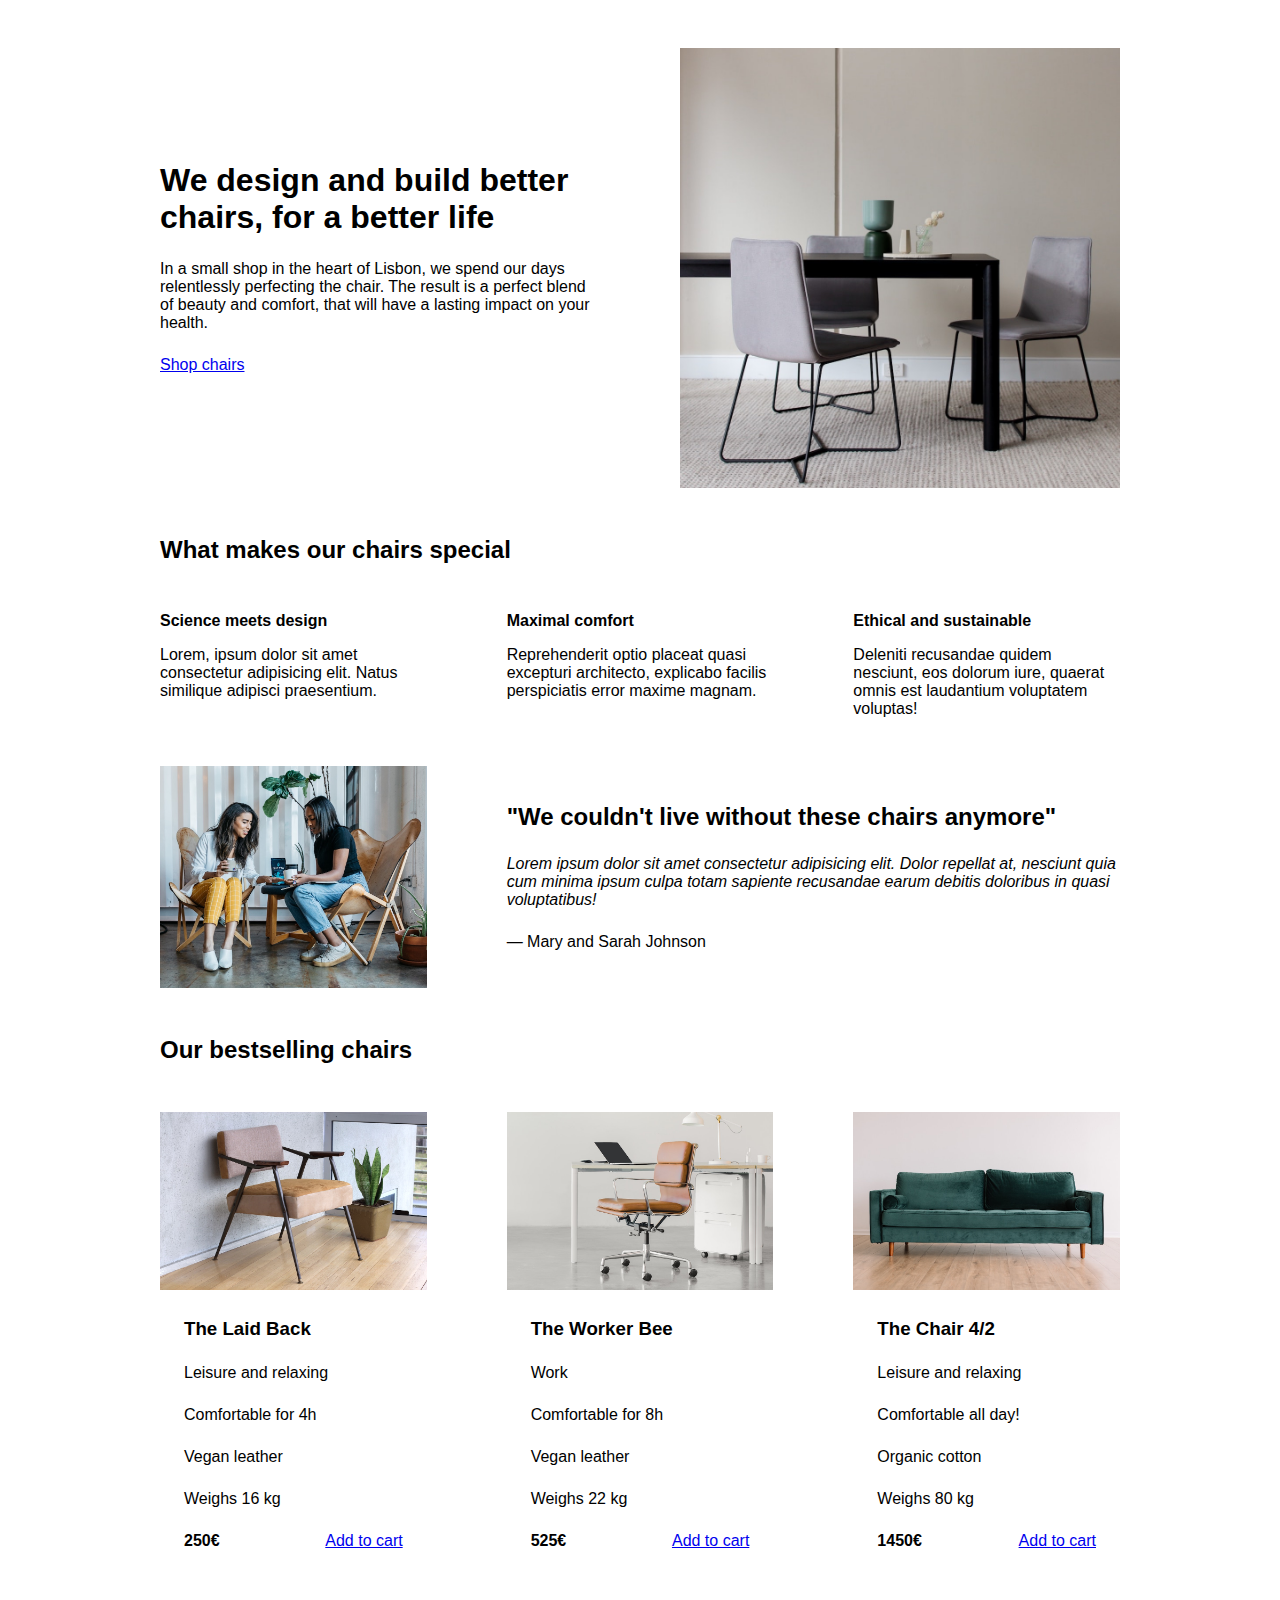
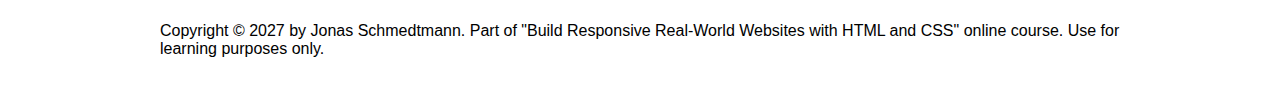
==== index.html @ 1a610a17 "first commit" ====
<!DOCTYPE html>
<html lang="en">
  <head>
    <meta charset="UTF-8" />
    <meta http-equiv="X-UA-Compatible" content="IE=edge" />
    <meta name="viewport" content="width=device-width, initial-scale=1.0" />

    <link rel="stylesheet" href="style.css" />
    <title>Lisbon Chair Shop</title>
  </head>
  <body>
    <div class="container">
      <header>
        <div class="header-text-box">
          <h1>We design and build better chairs, for a better life</h1>
          <p class="header-text">
            In a small shop in the heart of Lisbon, we spend our days
            relentlessly perfecting the chair. The result is a perfect blend of
            beauty and comfort, that will have a lasting impact on your health.
          </p>
          <a class="btn btn--big" href="#">Shop chairs</a>
        </div>
        <img src="hero.jpg" alt="Photo" />
      </header>

      <section>
        <h2>What makes our chairs special</h2>
        <div class="grid-3-cols">
          <div>
            <p class="features-title"><strong>Science meets design</strong></p>
            <p class="features-text">
              Lorem, ipsum dolor sit amet consectetur adipisicing elit. Natus
              similique adipisci praesentium.
            </p>
          </div>

          <div>
            <p class="features-title">
              <strong>Maximal comfort</strong>
            </p>
            <p class="features-text">
              Reprehenderit optio placeat quasi excepturi architecto, explicabo
              facilis perspiciatis error maxime magnam.
            </p>
          </div>

          <div>
            <p class="features-title">
              <strong>Ethical and sustainable</strong>
            </p>
            <p class="features-text">
              Deleniti recusandae quidem nesciunt, eos dolorum iure, quaerat
              omnis est laudantium voluptatem voluptas!
            </p>
          </div>
        </div>
      </section>

      <section class="testimonial-section">
        <div class="grid-3-cols">
          <img src="customers.jpg" alt="People sitting on chairs" />
          <div class="testimonial-box">
            <h2>"We couldn't live without these chairs anymore"</h2>
            <blockquote class="testimonial-text">
              Lorem ipsum dolor sit amet consectetur adipisicing elit. Dolor
              repellat at, nesciunt quia cum minima ipsum culpa totam sapiente
              recusandae earum debitis doloribus in quasi voluptatibus!
            </blockquote>
            <p class="testimonial-author">&mdash; Mary and Sarah Johnson</p>
          </div>
        </div>
      </section>

      <section>
        <h2>Our bestselling chairs</h2>
        <div class="grid-3-cols">
          <figure class="chair">
            <img src="chair-1.jpg" alt="Chair" />
            <div class="chair-box">
              <h3>The Laid Back</h3>
              <ul class="chair-details">
                <li>
                  <!-- Span is a generic INLINE text element, it doesn't have any meaning. It's like a div element, but inline -->
                  <span>Leisure and relaxing</span>
                </li>
                <li>
                  <span>Comfortable for 4h</span>
                </li>
                <li>
                  <span>Vegan leather</span>
                </li>
                <li>
                  <span>Weighs 16 kg</span>
                </li>
              </ul>
              <div class="chair-price">
                <strong>250€</strong>
                <a href="#" class="btn btn--small">Add to cart</a>
              </div>
            </div>
          </figure>

          <figure class="chair">
            <img src="chair-2.jpg" alt="Chair" />
            <div class="chair-box">
              <h3>The Worker Bee</h3>
              <ul class="chair-details">
                <li>
                  <span>Work</span>
                </li>
                <li>
                  <span>Comfortable for 8h</span>
                </li>
                <li>
                  <span>Vegan leather</span>
                </li>
                <li>
                  <span>Weighs 22 kg</span>
                </li>
              </ul>
              <div class="chair-price">
                <strong>525€</strong>
                <a href="#" class="btn btn--small">Add to cart</a>
              </div>
            </div>
          </figure>

          <figure class="chair">
            <img src="chair-3.jpg" alt="Chair" />
            <div class="chair-box">
              <h3>The Chair 4/2</h3>
              <ul class="chair-details">
                <li>
                  <span>Leisure and relaxing</span>
                </li>
                <li>
                  <span>Comfortable all day!</span>
                </li>
                <li>
                  <span>Organic cotton</span>
                </li>
                <li>
                  <span>Weighs 80 kg</span>
                </li>
              </ul>
              <div class="chair-price">
                <strong>1450€</strong>
                <a href="#" class="btn btn--small">Add to cart</a>
              </div>
            </div>
          </figure>
        </div>
      </section>

      <footer>
        Copyright &copy; 2027 by Jonas Schmedtmann. Part of "Build Responsive
        Real-World Websites with HTML and CSS" online course. Use for learning
        purposes only.
      </footer>
    </div>
  </body>
</html>
---- style.css ----
/*
SPACING SYSTEM (px)
2 / 4 / 8 / 12 / 16 / 24 / 32 / 48 / 64 / 80 / 96 / 128

FONT SIZE SYSTEM (px)
10 / 12 / 14 / 16 / 18 / 20 / 24 / 30 / 36 / 44 / 52 / 62 / 74 / 86 / 98
*/

* {
  margin: 0;
  padding: 0;
  box-sizing: border-box;
}

/* ------------------------ */
/* GENERAL STYLES */
/* ------------------------ */
body {
  font-family: sans-serif;
}

.container {
  width: 960px;
  margin: 0 auto;
}

header,
section {
  margin-bottom: 48px;
}

h2 {
  margin-bottom: 48px;
}

.grid-3-cols {
  display: grid;
  grid-template-columns: repeat(3, 1fr);
  column-gap: 80px;
}

/* ------------------------ */
/* COMPONENT STYLES */
/* ------------------------ */

/* HEADER */
header {
  display: grid;
  grid-template-columns: repeat(2, 1fr);
  column-gap: 80px;
  margin-top: 48px;
}

.header-text-box {
  align-self: center;
}

h1 {
  margin-bottom: 24px;
}

.header-text {
  margin-bottom: 24px;
}

img {
  width: 100%;
}

/* FEATURES */
.features-icon {
}

.features-title {
  margin-bottom: 16px;
}

.features-text {
}

/* TESTIMONIAL */
.testimonial-section {
}

.testimonial-box {
  grid-column: 2 / -1;
  align-self: center;
}

.testimonial-box h2 {
  margin-bottom: 24px;
}

.testimonial-text {
  font-style: italic;
  margin-bottom: 24px;
}

/* CHAIRS */
.chair-box {
  padding: 24px;
}

h3 {
  margin-bottom: 24px;
}

.chair-details {
  list-style: none;
  margin-bottom: 24px;
}

.chair-details li {
  display: flex;
  align-items: center;
  gap: 12px;
  margin-bottom: 24px;
}

.chair-details li:last-child {
  margin-bottom: 0;
}

.chair-icon {
}

.chair-price {
  display: flex;
  justify-content: space-between;
}

footer {
  margin-bottom: 48px;
}
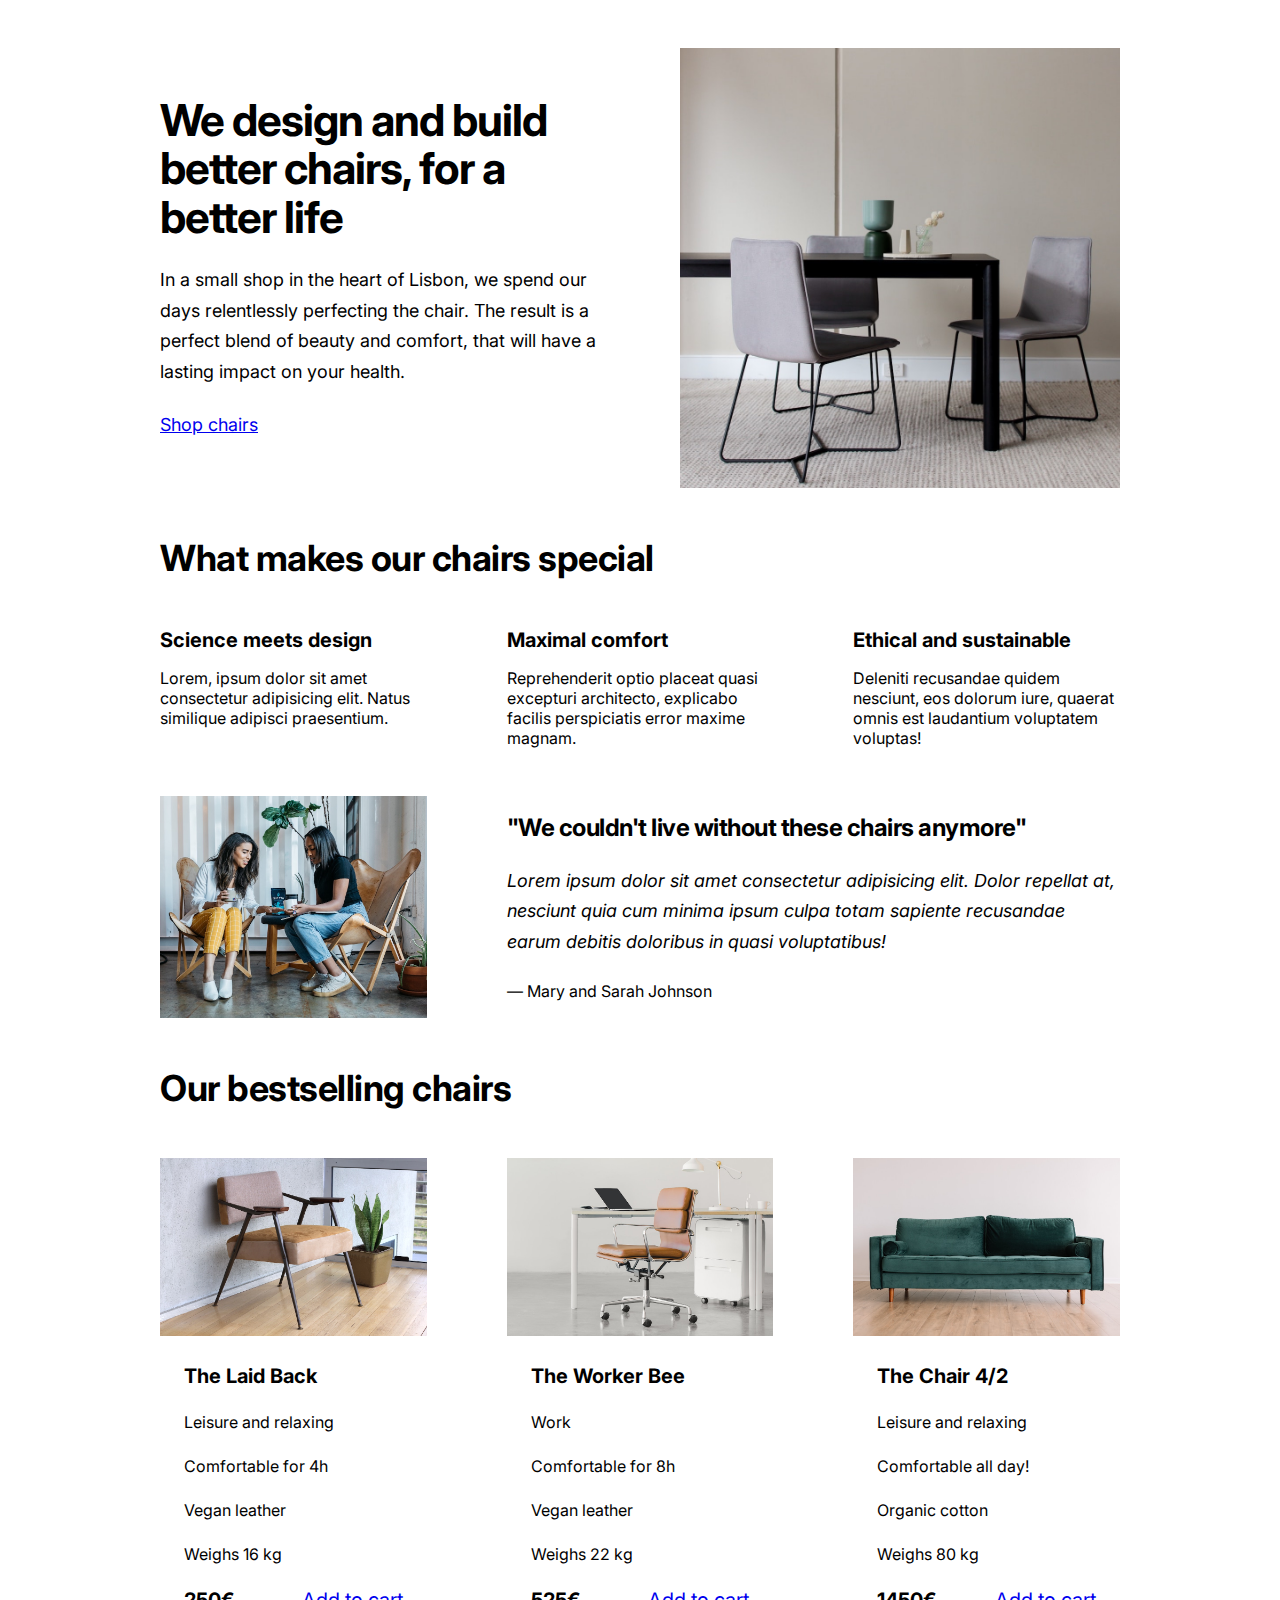
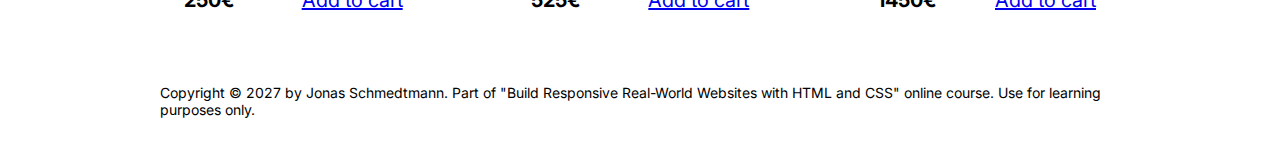
==== commit 6ac81f95: "v1" ====
--- a/index.html
+++ b/index.html
@@ -4,7 +4,9 @@
     <meta charset="UTF-8" />
     <meta http-equiv="X-UA-Compatible" content="IE=edge" />
     <meta name="viewport" content="width=device-width, initial-scale=1.0" />
-
+    <link rel="preconnect" href="https://fonts.googleapis.com">
+    <link rel="preconnect" href="https://fonts.gstatic.com" crossorigin>
+    <link href="https://fonts.googleapis.com/css2?family=Inter:ital,opsz,wght@0,14..32,100..900;1,14..32,100..900&display=swap" rel="stylesheet">
     <link rel="stylesheet" href="style.css" />
     <title>Lisbon Chair Shop</title>
   </head>
--- a/style.css
+++ b/style.css
@@ -16,7 +16,7 @@
 /* GENERAL STYLES */
 /* ------------------------ */
 body {
-  font-family: sans-serif;
+  font-family: "Inter", sans-serif;
 }
 
 .container {
@@ -31,6 +31,8 @@
 
 h2 {
   margin-bottom: 48px;
+  font-size: 36px;
+  letter-spacing: -0.5px;
 }
 
 .grid-3-cols {
@@ -52,15 +54,23 @@
 }
 
 .header-text-box {
+  /* / 16 / 18 / 20 / */
   align-self: center;
+  font-size: 18px;
+  line-height: 1.6;
 }
 
 h1 {
   margin-bottom: 24px;
+  font-size: 44px;
+  line-height: 1.1;
+  letter-spacing: -1px;
 }
 
 .header-text {
   margin-bottom: 24px;
+  font-size: 18px;
+  line-height: 1.7;
 }
 
 img {
@@ -73,8 +83,8 @@
 
 .features-title {
   margin-bottom: 16px;
+  font-size: 20px;
 }
-
 .features-text {
 }
 
@@ -89,11 +99,14 @@
 
 .testimonial-box h2 {
   margin-bottom: 24px;
+  font-size: 24px;
 }
 
 .testimonial-text {
   font-style: italic;
   margin-bottom: 24px;
+  font-size: 18px;
+  line-height: 1.7;
 }
 
 /* CHAIRS */
@@ -103,6 +116,7 @@
 
 h3 {
   margin-bottom: 24px;
+  font-size: 20px;
 }
 
 .chair-details {
@@ -127,8 +141,10 @@
 .chair-price {
   display: flex;
   justify-content: space-between;
+  font-size: 20px;
 }
 
 footer {
   margin-bottom: 48px;
+  font-size: 14px;
 }
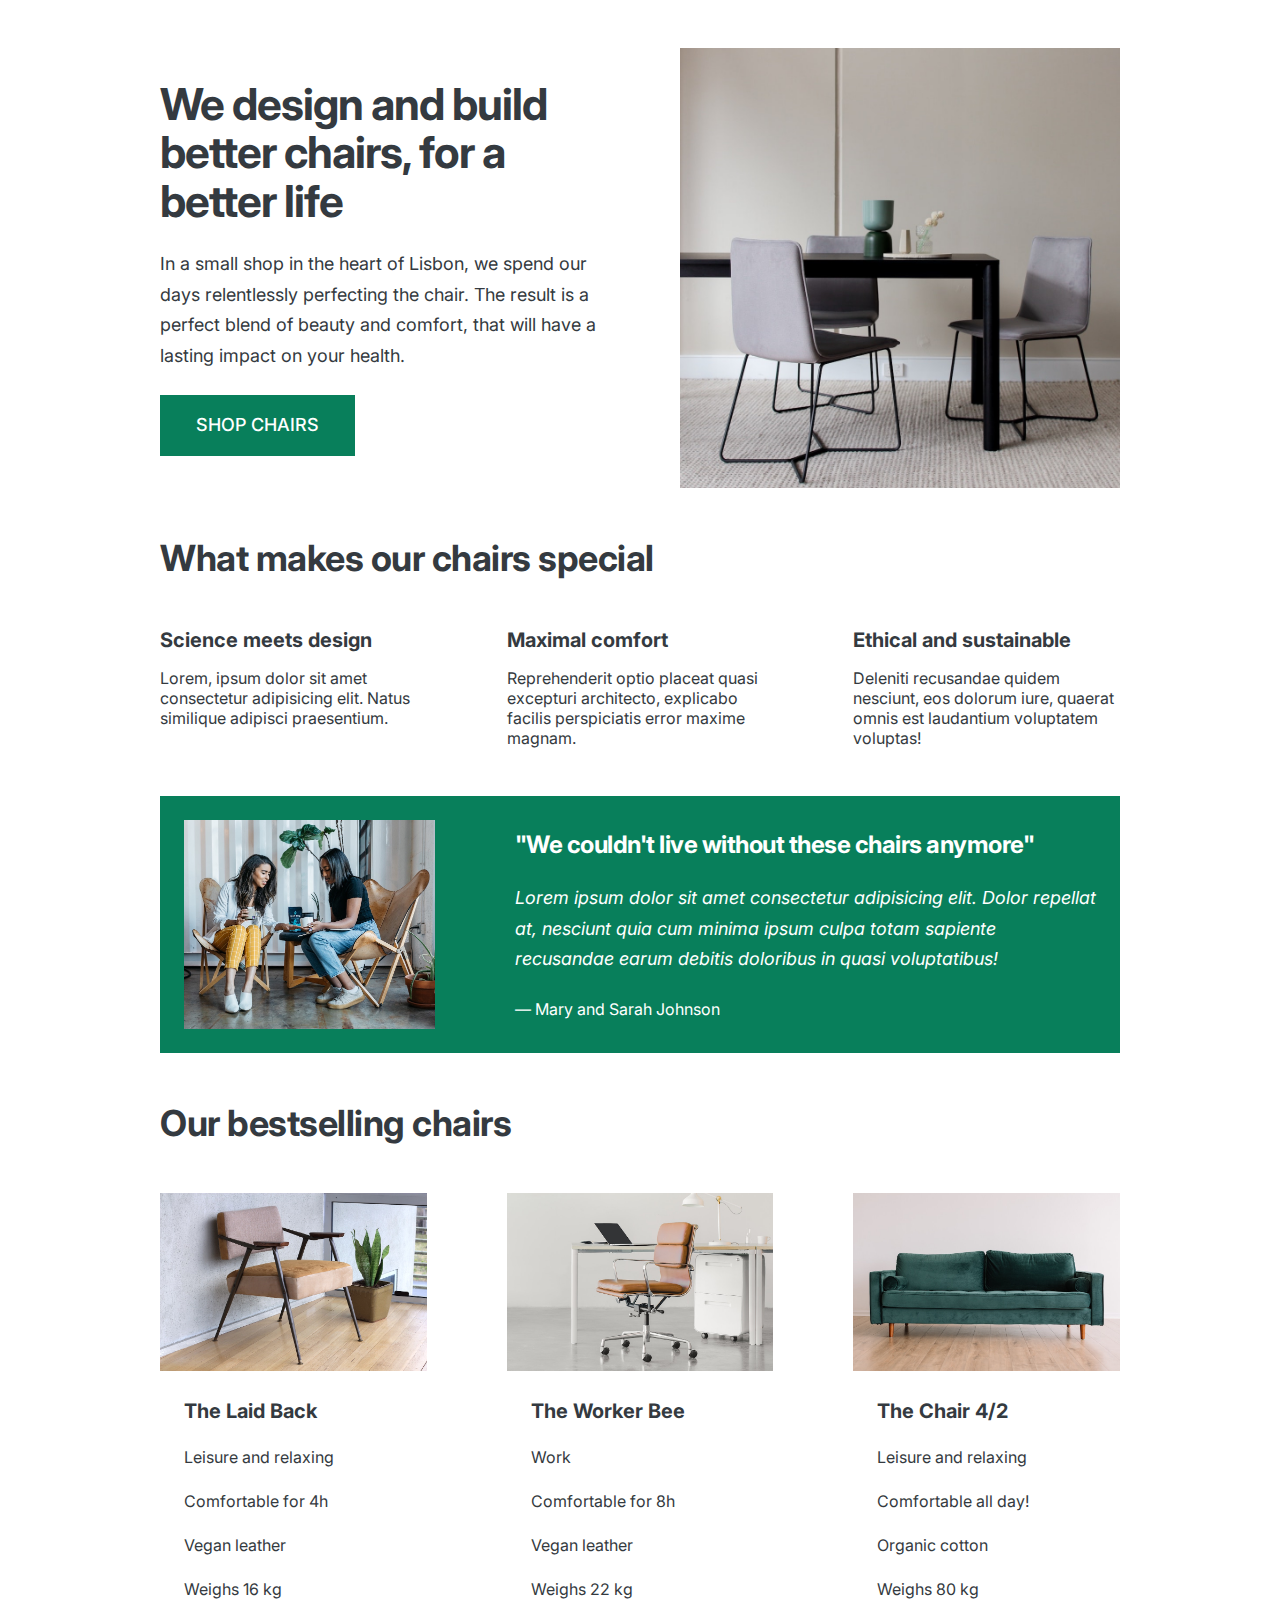
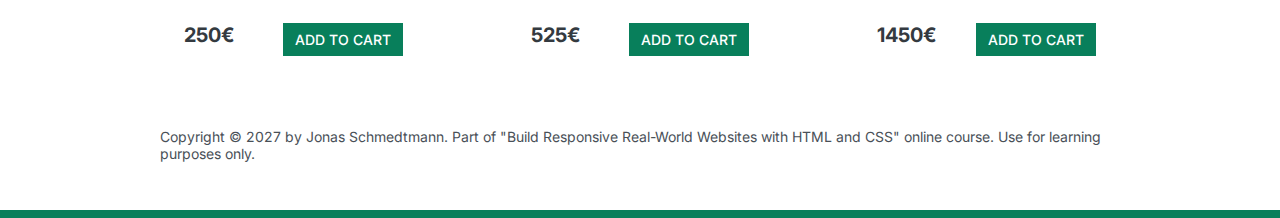
==== commit eba26d4b: "v3" ====
--- a/index.html
+++ b/index.html
@@ -2,12 +2,33 @@
 <html lang="en">
   <head>
     <meta charset="UTF-8" />
-    <meta http-equiv="X-UA-Compatible" content="IE=edge" />
-    <meta name="viewport" content="width=device-width, initial-scale=1.0" />
-    <link rel="preconnect" href="https://fonts.googleapis.com">
-    <link rel="preconnect" href="https://fonts.gstatic.com" crossorigin>
-    <link href="https://fonts.googleapis.com/css2?family=Inter:ital,opsz,wght@0,14..32,100..900;1,14..32,100..900&display=swap" rel="stylesheet">
-    <link rel="stylesheet" href="style.css" />
+    <meta
+      http-equiv="X-UA-Compatible"
+      content="IE=edge"
+    />
+    <meta
+      name="viewport"
+      content="width=device-width, initial-scale=1.0"
+    />
+    <link
+      rel="preconnect"
+      href="https://fonts.googleapis.com"
+    />
+    <link
+      rel="preconnect"
+      href="https://fonts.gstatic.com"
+      crossorigin
+    />
+
+    <link
+      href="https://fonts.googleapis.com/css2?family=Inter:ital,opsz,wght@0,14..32,100..900;1,14..32,100..900&display=swap"
+      rel="stylesheet"
+    />
+
+    <link
+      rel="stylesheet"
+      href="style.css"
+    />
     <title>Lisbon Chair Shop</title>
   </head>
   <body>
@@ -20,9 +41,16 @@
             relentlessly perfecting the chair. The result is a perfect blend of
             beauty and comfort, that will have a lasting impact on your health.
           </p>
-          <a class="btn btn--big" href="#">Shop chairs</a>
-        </div>
-        <img src="hero.jpg" alt="Photo" />
+          <a
+            class="btn btn--big"
+            href="#"
+            >Shop chairs</a
+          >
+        </div>
+        <img
+          src="hero.jpg"
+          alt="Photo"
+        />
       </header>
 
       <section>
@@ -60,7 +88,10 @@
 
       <section class="testimonial-section">
         <div class="grid-3-cols">
-          <img src="customers.jpg" alt="People sitting on chairs" />
+          <img
+            src="customers.jpg"
+            alt="People sitting on chairs"
+          />
           <div class="testimonial-box">
             <h2>"We couldn't live without these chairs anymore"</h2>
             <blockquote class="testimonial-text">
@@ -77,7 +108,10 @@
         <h2>Our bestselling chairs</h2>
         <div class="grid-3-cols">
           <figure class="chair">
-            <img src="chair-1.jpg" alt="Chair" />
+            <img
+              src="chair-1.jpg"
+              alt="Chair"
+            />
             <div class="chair-box">
               <h3>The Laid Back</h3>
               <ul class="chair-details">
@@ -97,13 +131,20 @@
               </ul>
               <div class="chair-price">
                 <strong>250€</strong>
-                <a href="#" class="btn btn--small">Add to cart</a>
+                <a
+                  href="#"
+                  class="btn btn--small"
+                  >Add to cart</a
+                >
               </div>
             </div>
           </figure>
 
           <figure class="chair">
-            <img src="chair-2.jpg" alt="Chair" />
+            <img
+              src="chair-2.jpg"
+              alt="Chair"
+            />
             <div class="chair-box">
               <h3>The Worker Bee</h3>
               <ul class="chair-details">
@@ -122,13 +163,20 @@
               </ul>
               <div class="chair-price">
                 <strong>525€</strong>
-                <a href="#" class="btn btn--small">Add to cart</a>
+                <a
+                  href="#"
+                  class="btn btn--small"
+                  >Add to cart</a
+                >
               </div>
             </div>
           </figure>
 
           <figure class="chair">
-            <img src="chair-3.jpg" alt="Chair" />
+            <img
+              src="chair-3.jpg"
+              alt="Chair"
+            />
             <div class="chair-box">
               <h3>The Chair 4/2</h3>
               <ul class="chair-details">
@@ -147,7 +195,11 @@
               </ul>
               <div class="chair-price">
                 <strong>1450€</strong>
-                <a href="#" class="btn btn--small">Add to cart</a>
+                <a
+                  href="#"
+                  class="btn btn--small"
+                  >Add to cart</a
+                >
               </div>
             </div>
           </figure>
--- a/style.css
+++ b/style.css
@@ -5,7 +5,8 @@
 FONT SIZE SYSTEM (px)
 10 / 12 / 14 / 16 / 18 / 20 / 24 / 30 / 36 / 44 / 52 / 62 / 74 / 86 / 98
 */
-
+/* mainColor:#087f5b */
+/* greyColor:#343a40 */
 * {
   margin: 0;
   padding: 0;
@@ -17,6 +18,8 @@
 /* ------------------------ */
 body {
   font-family: "Inter", sans-serif;
+  color: #343a40;
+  border-bottom: 8px solid #087f5b;
 }
 
 .container {
@@ -90,6 +93,9 @@
 
 /* TESTIMONIAL */
 .testimonial-section {
+  background-color: #087f5b;
+  color: #fff;
+  padding: 24px;
 }
 
 .testimonial-box {
@@ -147,4 +153,27 @@
 footer {
   margin-bottom: 48px;
   font-size: 14px;
+  color:#495057 ;
 }
+
+.btn:link,.btn:visited{
+  background-color: #087f5b;
+
+  text-decoration: none;
+  display: inline-block;
+  text-transform: uppercase;
+  font-weight: 500;
+  color: #fff;
+  
+}
+.btn:hover,.btn:active{
+  background-color: #099268;
+}
+
+.btn--small{
+  padding: 8px 12px;
+  font-size: 14px;
+}
+.btn--big{padding: 16px 36px;
+  font-size: 18px;
+}